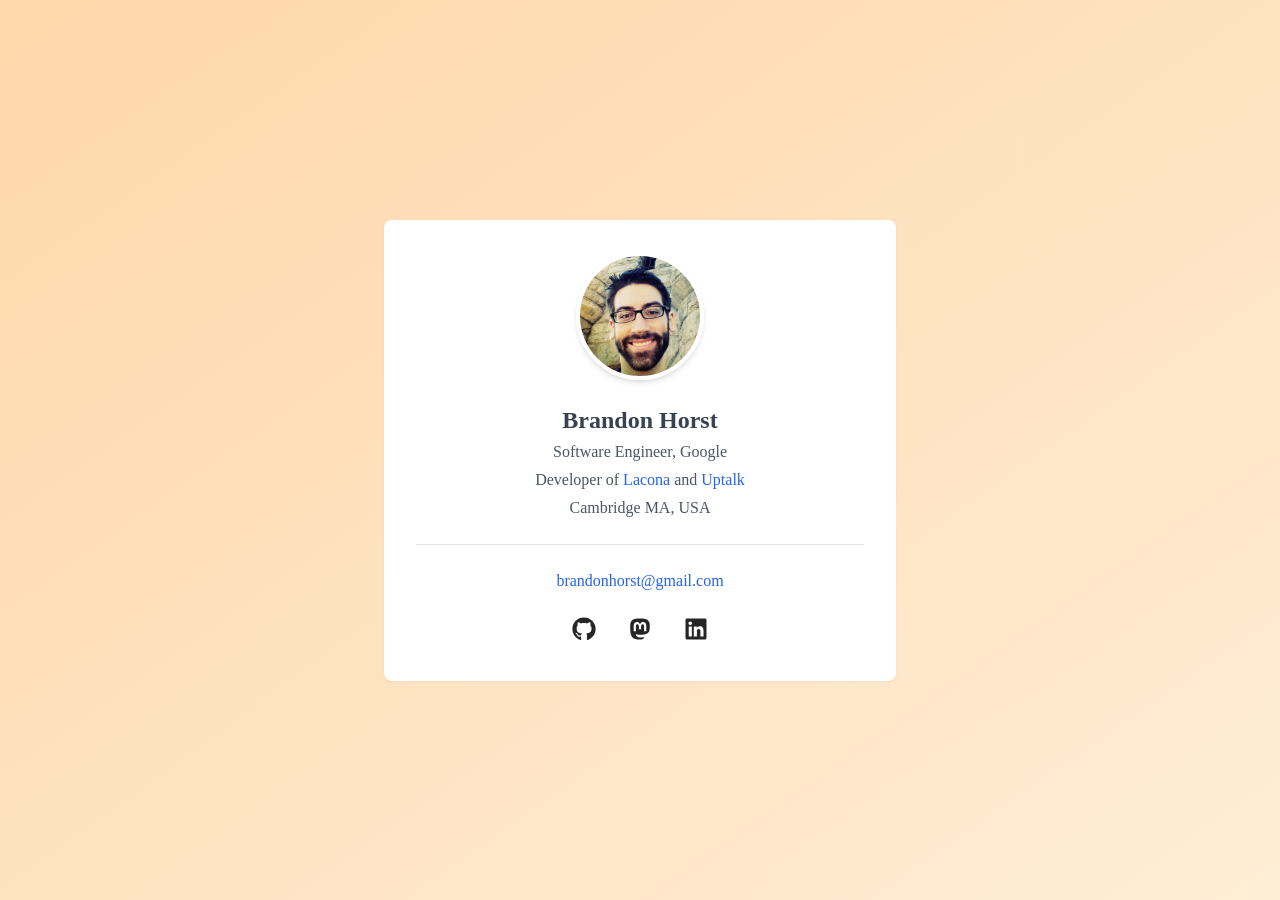
==== public/index.html @ 0858962e "Migrate personal site to static GitHub Pages" ====
<!doctype html>
<html lang="en">
  <head>
    <meta charset="utf-8">
    <meta name="viewport" content="width=device-width, initial-scale=1">
    <title>Brandon Horst</title>
    <meta name="description" content="Brandon Horst, software engineer in Cambridge, MA. Developer of Lacona and Uptalk.">
    <meta property="og:title" content="Brandon Horst">
    <meta property="og:description" content="Software Engineer, Google">
    <meta property="og:type" content="website">
    <meta property="og:image" content="https://brandonhorst.me/images/avatar.jpg">
    <meta property="og:image:type" content="image/jpeg">
    <meta property="og:image:width" content="720">
    <meta property="og:image:height" content="720">
    <link rel="icon" href="favicon.ico" sizes="any">
    <link rel="icon" type="image/png" sizes="96x96" href="images/favicon-96x96.png">
    <link rel="icon" type="image/png" sizes="32x32" href="images/favicon-32x32.png">
    <link rel="icon" type="image/png" sizes="16x16" href="images/favicon-16x16.png">
    <link rel="stylesheet" href="styles.css">
  </head>
  <body>
    <main class="card">
      <header>
        <img class="avatar" src="images/avatar.jpg" alt="Brandon Horst" width="128" height="128">
        <h1>Brandon Horst</h1>
        <p>Software Engineer, Google</p>
        <p>Developer of <a href="https://lacona.app">Lacona</a> and <a href="https://uptalkapp.com">Uptalk</a></p>
        <p>Cambridge MA, USA</p>
      </header>

      <hr>

      <footer>
        <p><a href="mailto:brandonhorst@gmail.com">brandonhorst&#8203;@gmail.com</a></p>
        <nav class="social" aria-label="Social profiles">
          <a href="https://github.com/brandonhorst" target="_blank" rel="noopener noreferrer" aria-label="GitHub">
            <img src="images/github.svg" alt="" width="24" height="24">
          </a>
          <a href="https://techhub.social/@brandonhorst" target="_blank" rel="me noopener noreferrer" aria-label="Mastodon">
            <img src="images/mastodon.svg" alt="" width="24" height="24">
          </a>
          <a href="https://www.linkedin.com/in/brandonhorst/" target="_blank" rel="noopener noreferrer" aria-label="LinkedIn">
            <img src="images/linkedin.svg" alt="" width="24" height="24">
          </a>
        </nav>
      </footer>
    </main>
  </body>
</html>
---- public/styles.css ----
:root {
  font-family: ui-serif, Georgia, Cambria, "Times New Roman", Times, serif;
  color: #374151;
  background: linear-gradient(to bottom right, #fed7aa, #ffedd5);
}

* { box-sizing: border-box; }

body {
  min-height: 100vh;
  margin: 0;
  padding: 16px;
  display: flex;
  align-items: center;
  justify-content: center;
}

.card {
  width: 100%;
  max-width: 512px;
  padding: 32px;
  background: white;
  border-radius: 8px;
  box-shadow: 0 1px 2px 0 rgb(0 0 0 / 0.05);
}

header, footer { text-align: center; }

.avatar {
  display: block;
  width: 128px;
  height: 128px;
  margin: 0 auto 24px;
  object-fit: cover;
  border: 4px solid white;
  border-radius: 50%;
  box-shadow: 0 4px 6px -1px rgb(0 0 0 / 0.1), 0 2px 4px -2px rgb(0 0 0 / 0.1);
}

h1 {
  margin: 0 0 4px;
  font-size: 24px;
  line-height: 32px;
  font-weight: 600;
}

p { margin: 0; line-height: 24px; }
header p { color: #4b5563; }
header p:not(:last-child) { margin-bottom: 4px; }

a { color: #2563eb; text-decoration: none; }
a:hover { color: #1e40af; }
a:focus-visible { outline: 2px solid #1e40af; outline-offset: 3px; }

hr {
  margin: 24px 0;
  border: 0;
  border-top: 1px solid #e5e7eb;
}

.social {
  display: flex;
  justify-content: center;
  gap: 16px;
  margin-top: 16px;
}

.social a { display: block; padding: 8px; border-radius: 4px; }
.social img { display: block; opacity: 0.85; }
.social a:hover img { opacity: 1; }
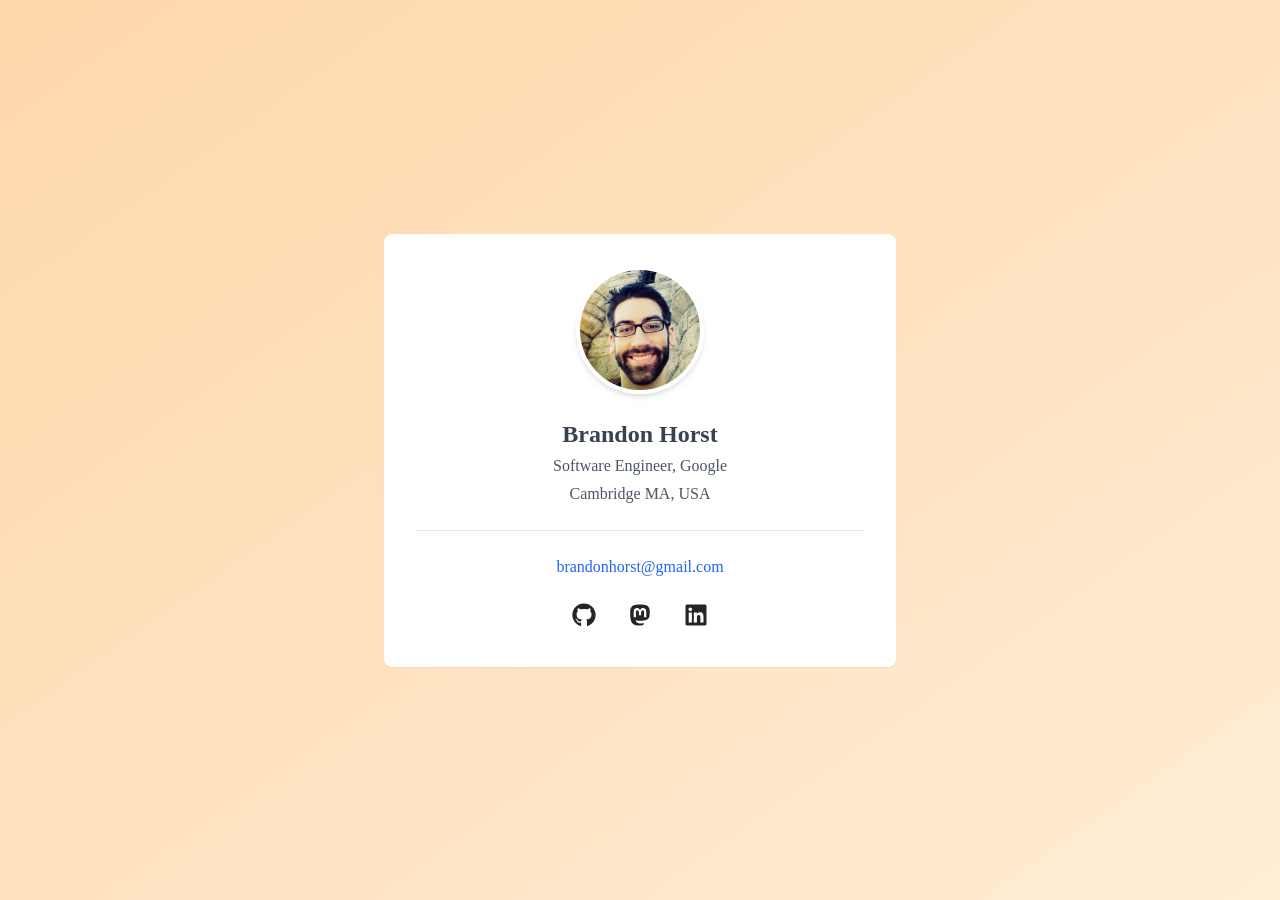
==== commit 243d651b: "Remove outdated app credits from homepage" ====
--- a/public/index.html
+++ b/public/index.html
@@ -4,7 +4,7 @@
     <meta charset="utf-8">
     <meta name="viewport" content="width=device-width, initial-scale=1">
     <title>Brandon Horst</title>
-    <meta name="description" content="Brandon Horst, software engineer in Cambridge, MA. Developer of Lacona and Uptalk.">
+    <meta name="description" content="Brandon Horst, software engineer in Cambridge, MA.">
     <meta property="og:title" content="Brandon Horst">
     <meta property="og:description" content="Software Engineer, Google">
     <meta property="og:type" content="website">
@@ -24,7 +24,6 @@
         <img class="avatar" src="images/avatar.jpg" alt="Brandon Horst" width="128" height="128">
         <h1>Brandon Horst</h1>
         <p>Software Engineer, Google</p>
-        <p>Developer of <a href="https://lacona.app">Lacona</a> and <a href="https://uptalkapp.com">Uptalk</a></p>
         <p>Cambridge MA, USA</p>
       </header>
 
